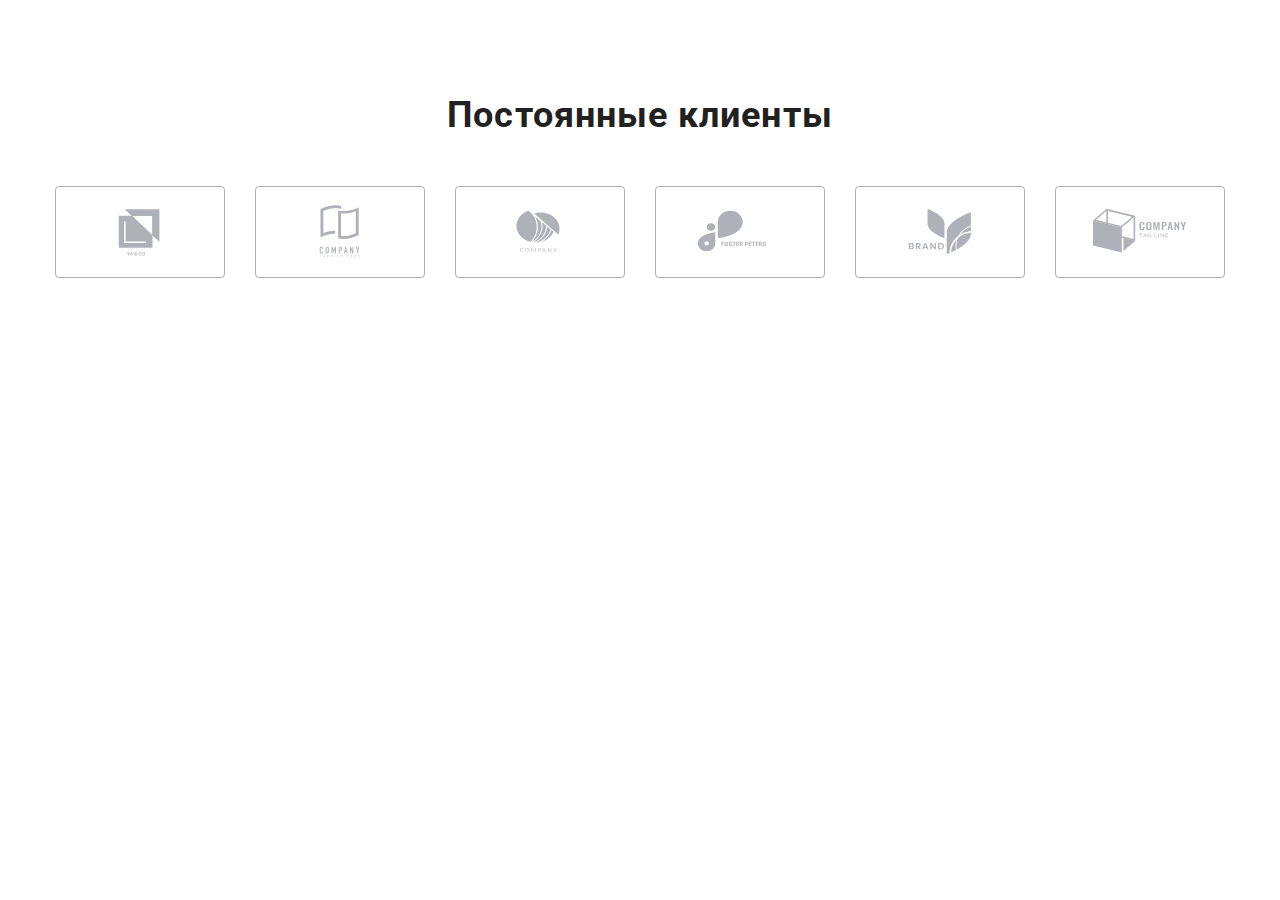
==== index2.html @ 89e19782 "Clients section separated" ====
<!DOCTYPE html>
<html lang="ru">

<head>
    <meta charset="UTF-8">
    <meta http-equiv="X-UA-Compatible" content="IE=edge">
    <meta name="viewport" content="width=device-width, initial-scale=1.0">
    <title>Студия</title>
    <link rel="preconnect" href="https://fonts.googleapis.com">
    <link rel="preconnect" href="https://fonts.gstatic.com" crossorigin>
    <link
        href="https://fonts.googleapis.com/css2?family=Raleway:wght@700&family=Roboto:wght@400;500;700;900&display=swap"
        rel="stylesheet">
    <link rel="stylesheet"
        href="https://cdnjs.cloudflare.com/ajax/libs/modern-normalize/1.1.0/modern-normalize.min.css">
    <link rel="stylesheet" href="./css/styles.css">
</head>
<body>
    <section class="clients section">
        <div class="container">
            <h2 class="clients-title">Постоянные клиенты</h2>
            <ul class="clients__list list">
                <li class="clients__item">
                    <a href="" class="clients__link">
                        <svg class="clients__icon">
                            <use href="./images/icons.svg#icon-Logo-1"></use>
                        </svg>
                    </a>
                </li>
                <li class="clients__item">
                    <a href="" class="clients__link">
                        <svg class="clients__icon">
                            <use href="./images/icons.svg#icon-Logo-2"></use>
                        </svg>
                    </a>
                </li>
                <li class="clients__item">
                    <a href="" class="clients__link">
                        <svg class="clients__icon">
                            <use href="./images/icons.svg#icon-Logo-3"></use>
                        </svg>
                    </a>
                </li>
                <li class="clients__item">
                    <a href="" class="clients__link">
                        <svg class="clients__icon">
                            <use href="./images/icons.svg#icon-Logo-4"></use>
                        </svg>
                    </a>
                </li>
                <li class="clients__item">
                    <a href="" class="clients__link">
                        <svg class="clients__icon">
                            <use href="./images/icons.svg#icon-Logo-5"></use>
                        </svg>
                    </a>
                </li>
                <li class="clients__item">
                    <a href="" class="clients__link">
                        <svg class="clients__icon">
                            <use href="./images/icons.svg#icon-Logo-6"></use>
                        </svg>
                    </a>
                </li>
            
                

            </ul>
</body>
---- css/styles.css ----
:root {
  --accent-color: #2196f3;
  --primary-color: #212121;
  --secondary-color: #757575;
  --titles-color: #212121;
  --titles-light: #ffffff;
  --titles-light-transparency: rgba(255, 255, 255, 0.6);
  --portfolio-items-border: #eeeeee;
  --skills-icon-bgc: #f5f4fa;
  --bgc-dark: #2f303a;
  --bgc-medium: #f5f4fa;
  --bgc-light: #ffffff;
  --bgc-btn-second: #188ce8;
  --icon-primary: #afb1b8;
  --bgc-footer-socials: rgba(255, 255, 255, 0.1);
  --clients-link: #afb1b8;
}

body {
  /* width: 1600px; */
  color: var(--primary-color);
  font-family: 'Roboto', sans-serif;
  background-color: var(--bgc-light);
  font-size: 14px;
}
/* header,
section,
footer {
  outline: 2px dashed greenyellow;
} */

img {
  max-width: 100%;
  height: auto;
  display: block;
}
.section {
  padding-top: 94px;
  padding-bottom: 94px;
}

.list {
  list-style: none;
  margin-bottom: 0;
  margin-top: 0;
  padding: 0;
}

.link {
  text-decoration: none;
  color: inherit;
}

.link:hover,
.link:focus,
.logo:hover,
.logo:focus {
  color: var(--accent-color);
}

.page-header {
  border-bottom: 1px solid #ececec;
  /* padding-top: 24px; */
  /* padding-bottom: 25px; */
  background-color: var(--bgc-light);
  font-weight: 500;
  font-size: 14px;
  line-height: calc(16 / 14);
  letter-spacing: 0.02em;
}
.container {
  width: 1200px;
  margin: 0 auto;
  padding-left: 15px;
  padding-right: 15px;
  /* outline: 2px solid tomato; */
}

.header-container {
  display: flex;
  align-items: center;
  justify-content: space-between;
}

.site-nav {
  display: flex;
  align-items: center;
}

.header-list {
  display: flex;
  align-items: center;
}

.header-contacts-list {
  display: flex;
  align-items: center;
}

.header-contacts-item {
  padding-top: 32px;
  padding-bottom: 32px;
}

.header-contacts-item:not(:first-child) {
  margin-left: 50px;
}

.header-link {
  display: block;
  padding-top: 32px;
  padding-bottom: 32px;
  color: var(--primary-color);
}

.current {
  color: var(--accent-color);
}

/* .logo:hover {
  text-decoration: underline;
} */

.header-contacts-list {
  color: var(--secondary-color);
}
.header-contacts-mail,
.header-contacts-tel {
  display: block;
}

.logo-header,
.logo-footer {
  font-family: 'Raleway', sans-serif;
  font-weight: 700;
  font-size: 26px;
  line-height: calc(31 / 26);
  letter-spacing: 0.03em;
}
.logo-header {
  padding-top: 24px;
  padding-bottom: 24px;
  margin-right: 93px;
}

.logo-first {
  color: var(--accent-color);
}
.header-item:not(:last-child) {
  margin-right: 50px;
}

/* ГЕРОЙ */
.hero {
  padding-top: 200px;
  padding-bottom: 200px;
  /* max-width: 1600px; */

  background-color: var(--bgc-dark);
  background-image: linear-gradient(rgba(47, 48, 58, 0.4), rgba(47, 48, 58, 0.4)),
    url(../images/hero/hero_bgimg.jpg);
  background-repeat: no-repeat;
  background-position: center;
  background-size: 1600px;

  text-align: center;
}

.hero .container {
  width: 699px;
}
.hero-title {
  margin-top: 0;
  margin-bottom: 30px;

  color: var(--titles-light);
  font-weight: 900;
  font-size: 44px;
  line-height: 1.36;
  letter-spacing: 0.06em;
  text-transform: uppercase;
  /* text-align: center; */
  /* background-color: tomato; */
}
.order-btn {
  display: inline-block;
  min-width: 200px;
  /* margin: 0px auto; ОСКІЛЬКИ ЦЕ ІНЛАЙН-БЛОК ЕЛЕМЕНТ ТО ЦЕНТРУВАННЯ  НАСЛІДУЄТЬСЯ ВІД БАТЬКІВСЬКОГО 'HERO'*/
  padding: 10px 32px;
  border: 0;
  border-radius: 4px;

  background-color: var(--accent-color);
  color: var(--titles-light);

  font-weight: 700;
  font-size: 16px;
  line-height: 1.87;
  /* display: flex; */
  /* text-align: center; */
  align-items: center;
  letter-spacing: 0.06em;
  cursor: pointer;
  font-family: inherit;
}
.order-btn:hover,
.order-btn:focus {
  background-color: var(--bgc-btn-second);
}

/* ОСОБЕННОСТИ */
.visually-hidden {
  position: absolute;
  white-space: nowrap;
  width: 1px;
  height: 1px;
  overflow: hidden;
  border: 0;
  padding: 0;
  clip: rect(0 0 0 0);
  clip-path: inset(50%);
  margin: -1px;
}
.skills,
.about {
  background-color: var(--bgc-light);
}
/* .skills {
  padding-top: 94px;
  padding-bottom: 94px;
} */

.skills-list {
  display: flex;
  /* justify-content: space-between; ЯК ВАРІАНТ - ТОДІ ЗАБРАТИ МАРДЖИНИ У SKILLS-ITEM*/
}

.skills-item {
  flex-basis: calc((100% - 3 * 30px) / 4);
  /* outline: 2px solid blueviolet; */
}

.skills__icon-box {
  display: flex;
  margin-bottom: 30px;
  height: 120px;
  border-radius: 4px;
  background-color: var(--skills-icon-bgc);
  align-items: center;
  justify-content: center;
}

.skills-item:not(:last-child) {
  margin-right: 30px;
}

.skiils-title {
  margin-top: 0;
  margin-bottom: 10px;
  color: var(--titles-color);
  font-weight: 700;
  font-size: 14px;
  line-height: calc(16 / 14);
  letter-spacing: 0.03em;
  text-transform: uppercase;
}
.skills-text {
  margin: 0;
  color: var(--secondary-color);
  /* font-weight: 400; */
  font-size: 14px;
  line-height: 1.71;
  letter-spacing: 0.03em;
}

.skills__icon-box {
  display: flex;
  margin-bottom: 30px;
  height: 120px;
  border-radius: 4px;
  background-color: var(--skills-icon-bgc);
  align-items: center;
  justify-content: center;
}

.skills-icon {
  width: 70px;
  height: 70px;
}
/* ABOUT */
.about {
  padding-top: 0;
}

.about-title,
.team-title,
.clients-title {
  margin-top: 0;
  margin-bottom: 50px;

  color: var(--titles-color);
  font-weight: 700;
  font-size: 36px;
  line-height: calc(42 / 36);
  text-align: center;
  letter-spacing: 0.03em;
}
.about-list {
  display: flex;
}
.about-item:not(:last-child) {
  margin-right: 30px;
}

/* КОМАНДА */
.team {
  /* padding-top: 94px;
  padding-bottom: 94px; */
  background-color: var(--bgc-medium);
}
.team-list {
  display: flex;
  /* justify-content: space-between; */
  font-size: 16px;
  line-height: calc(19 / 16);
  text-align: center;
  letter-spacing: 0.03em;
}
.team-item {
  /* flex-basis: 270px; чи потрібно задавати фіксовану ширину елемента списку якщо не задавати її через формулу?*/
  /* padding-bottom: 30px; */
  background-color: var(--bgc-light);
  border-radius: 0px 0px 4px 4px;
  /* outline: 1px solid blue; */
}
.team-item:not(:last-child) {
  margin-right: 30px;
}
.team-text {
  padding-top: 30px;
  padding-bottom: 30px;
}

/* .team-img {
  margin-bottom: 30px;
} */

.team-member {
  margin-top: 0;
  margin-bottom: 10px;
  color: var(--titles-color);
  font-weight: 500;
  font-size: inherit;
}
.team-position {
  margin: 0 0 16px 0;
  /* font-weight: 400; */
  color: var(--secondary-color);
}

.team__socials-list {
  display: flex;
  justify-content: center;
}

.team__socials-item:not(:last-child) {
  margin-right: 10px;
}

.team__socials-link,
.footer__socials-link {
  outline: 1px solid black;
  display: flex;
  align-items: center;
  justify-content: center;
  width: 44px;
  height: 44px;
  border-radius: 50%;
}

.team__socials-link {
  background-color: var(--bgc-light);
}

.team__socials-link:hover,
.footer__socials-link:hover,
.team__socials-link:focus,
.footer__socials-link:focus {
  background-color: var(--accent-color);
}

.team__socials-link:hover .team__socials-icon,
.team__socials-link:focus .team__socials-icon {
  fill: var(--titles-light);
}

.team__socials-icon,
.footer__socials-icon {
  width: 20px;
  height: 20px;
}

.team__socials-icon {
  fill: var(--icon-primary);
}

/* КЛІЄНТИ */
.clients__list {
  display: flex;
}
.clients__item {
  flex-basis: calc((100% - 5 * 30px) / 6);
}

.clients__item:not(:last-child) {
  margin-right: 30px;
}

.clients__link {
  display: flex;
  height: 92px;
  border: 1px solid var(--clients-link);
  border-radius: 4px;
  align-items: center;
  justify-content: center;
}
.clients__link:hover,
.clients__link:focus {
  border-color: var(--accent-color);
}

.clients__icon {
  width: 106px;
  height: 60px;
  fill: var(--icon-primary);

  /* padding: 16px 32px; */
}

.clients__link:hover .clients__icon,
.clients__link:focus .clients__icon {
  fill: var(--accent-color);
}

/* ФУТЕР */
.page-footer {
  padding-top: 60px;
  padding-bottom: 60px;
  background-color: var(--bgc-dark);

  text-decoration: none;
  color: var(--titles-light);
}

.footer-container {
  display: flex;
}

.footer_left-side {
  margin-right: 70px;
}

.logo-footer {
  display: inline-block;
  margin-bottom: 20px;
}
.footer-contacts {
  line-height: 1.71;
  /* font-weight: 400; */
  letter-spacing: 0.03em;
  font-style: normal;
  font-size: inherit;
}
.footer-contacts-item:not(:last-child) {
  margin-bottom: 9px;
}
.footer-link {
  color: var(--titles-light-transparency);
}

.footer_socials {
  padding-top: 12px;
  width: 206px;
}

.footer__title {
  margin-top: 0;
  margin-bottom: 20px;
  text-transform: uppercase;
  font-size: 14px;
  line-height: calc(16 / 14);
  letter-spacing: 0.03em;
}

.footer__socials-list {
  display: flex;
  justify-content: space-between;
}

.footer__socials-link {
  background-color: var(--bgc-footer-socials);
}

.footer__socials-icon {
  fill: var(--bgc-light);
}

/* СТОРІНКА "ПОРТФОЛІО" */
/* КНОПКИ */
.portfolio-btn-list {
  display: flex;
  justify-content: center;
  margin-bottom: 50px;
}

.portfolio-btn-item:not(:last-child) {
  margin-right: 8px;
}

.portfolio-btn {
  border: 0;
  border-radius: 4px;
  padding: 6px 22px;
  background-color: var(--bgc-medium);
  color: var(--titles-color);
  font-weight: 500;
  font-size: 16px;
  line-height: 1.62;
  text-align: center;
  letter-spacing: 0.03em;
  cursor: pointer;
  font-family: inherit;
}

.portfolio-btn:hover,
.portfolio-btn:focus,
.current-btn {
  background-color: var(--accent-color);
  color: var(--bgc-light);
}
/* ПРИКЛАДИ РОБІТ */
.portfolio-cards-list {
  display: flex;
  margin-right: -30px;
  margin-bottom: -30px;
  flex-wrap: wrap;
}
.portfolio-item {
  flex-basis: calc(100% / 3 - 30px);
  margin-right: 30px;
  margin-bottom: 30px;
  background-color: var(--bgc-light);
}

.portfolio-cards-link {
  text-decoration: none;
}
/* .portfolio-cards-link:hover,
.portfolio-cards-link:focus {
  text-decoration: underline;
} */

.cards-text {
  padding: 20px 24px;
  border-left: 1px solid var(--portfolio-items-border);
  border-right: 1px solid var(--portfolio-items-border);
  border-bottom: 1px solid var(--portfolio-items-border);
  /* outline: 1px solid orange; */
}

.portfolio-cards-titles {
  margin-top: 0;
  margin-bottom: 4px;
  color: var(--titles-color);
  font-weight: 700;
  font-size: 18px;
  line-height: 2;
  letter-spacing: 0.06em;
}

.portfolio-cards-description {
  margin: 0;
}

.portfolio-cards-list .portfolio-cards-description {
  color: var(--secondary-color);
  font-weight: 400;
  font-size: 16px;
  line-height: 1.87;
  letter-spacing: 0.03em;
}
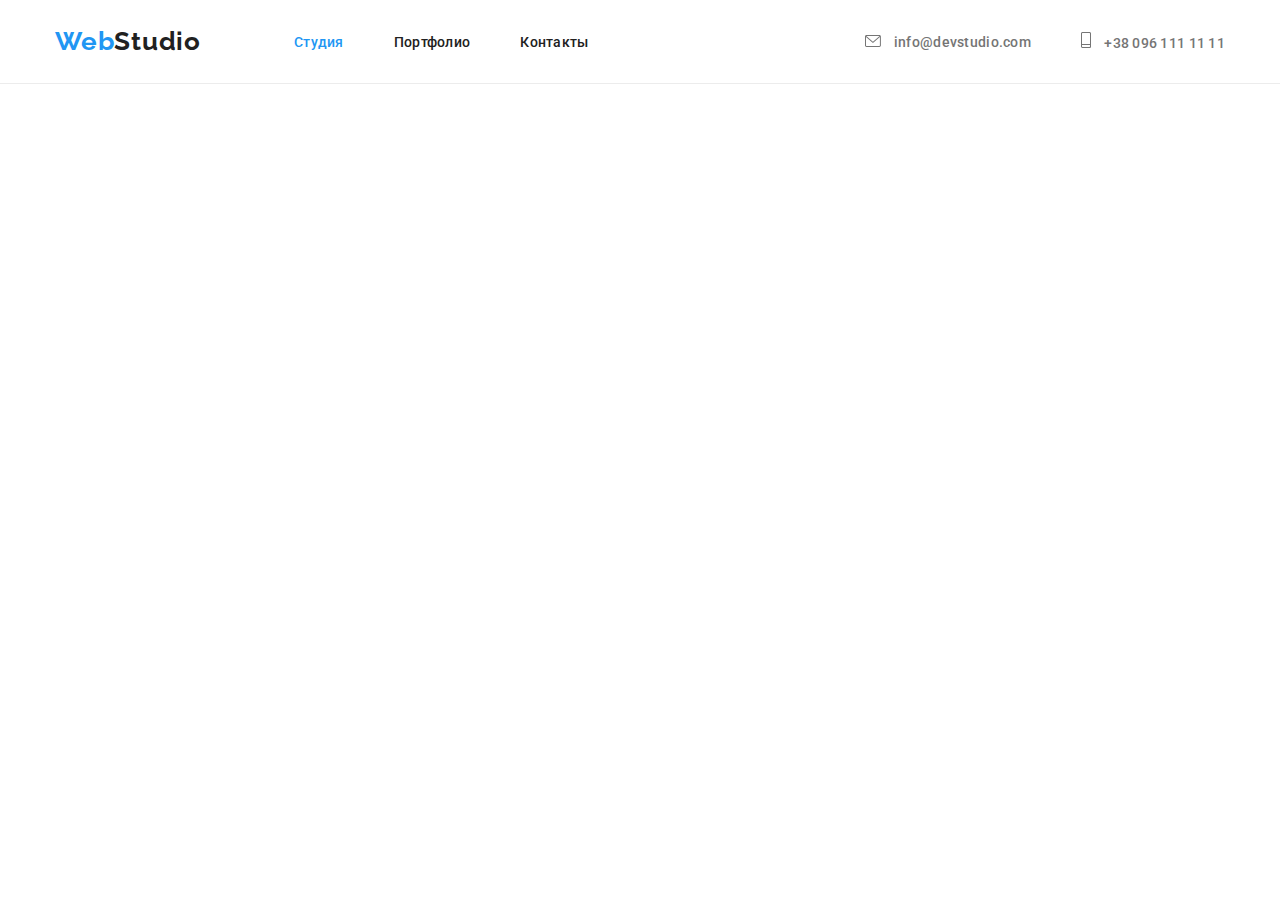
==== commit 1febc33f: "header complet separeted" ====
--- a/index2.html
+++ b/index2.html
@@ -16,7 +16,38 @@
     <link rel="stylesheet" href="./css/styles.css">
 </head>
 <body>
-    <section class="clients section">
+    <header class="page-header">
+        <div class="header-container container">
+            <nav class="site-nav">
+                <a lang="en" class="logo-header link" href=""><span class="logo-first">Web</span>Studio</a>
+                <ul class="header-list list">
+                    <li class="header-item"><a href="" class="header-link link current">Студия</a></li>
+                    <li class="header-item"><a href="./portfolio.html" class="header-link link">Портфолио</a></li>
+                    <!--Можна зробити якір для Контактів щоб при натисканні перекидало вниз сторінки: <li><a href="#contacs">Контакты</a></li> -->
+                    <li class="header-item"><a href="" class="header-link link">Контакты</a></li>
+                </ul>
+            </nav>
+            <ul class="header-contacts-list list">
+                <li class="header-contacts-item">
+                    <a href="mailto:info@devstudio.com"
+                        class="header-contacts-mail link">
+                        <svg class="header__mail-icon" width="16" height="12">
+                            <use href="./images/icons.svg#icon-mail"></use>
+                        </svg>
+                        info@devstudio.com</a>
+                    </li>
+                <li class="header-contacts-item">
+                    <a href="tel:+380961111111" class="header-contacts-tel link">
+                        <svg class="header__phone-icon" width="10" height="16">
+                            <use href="./images/icons.svg#icon-phone"></use>
+                        </svg>
+                        +38 096 111 11
+                        11</a></li>
+            </ul>
+        </div>
+    </header>
+
+    <!-- <section class="clients section">
         <div class="container">
             <h2 class="clients-title">Постоянные клиенты</h2>
             <ul class="clients__list list">
@@ -62,8 +93,6 @@
                         </svg>
                     </a>
                 </li>
-            
-                
-
             </ul>
+            </section> -->
 </body>--- a/css/styles.css
+++ b/css/styles.css
@@ -112,6 +112,23 @@
   padding-bottom: 32px;
   color: var(--primary-color);
 }
+.header-contacts-mail,
+.header-contacts-tel {
+  display: flex;
+  align-items: center;
+}
+.header__mail-icon,
+.header__phone-icon {
+  fill: currentColor;
+  margin-right: 10px;
+}
+
+.link:hover .header__mail-icon,
+.link:focus .header__mail-icon,
+.link:hover .header__phone-icon,
+.link:focus .header__phone-icon {
+  fill: var(--accent-color);
+}
 
 .current {
   color: var(--accent-color);
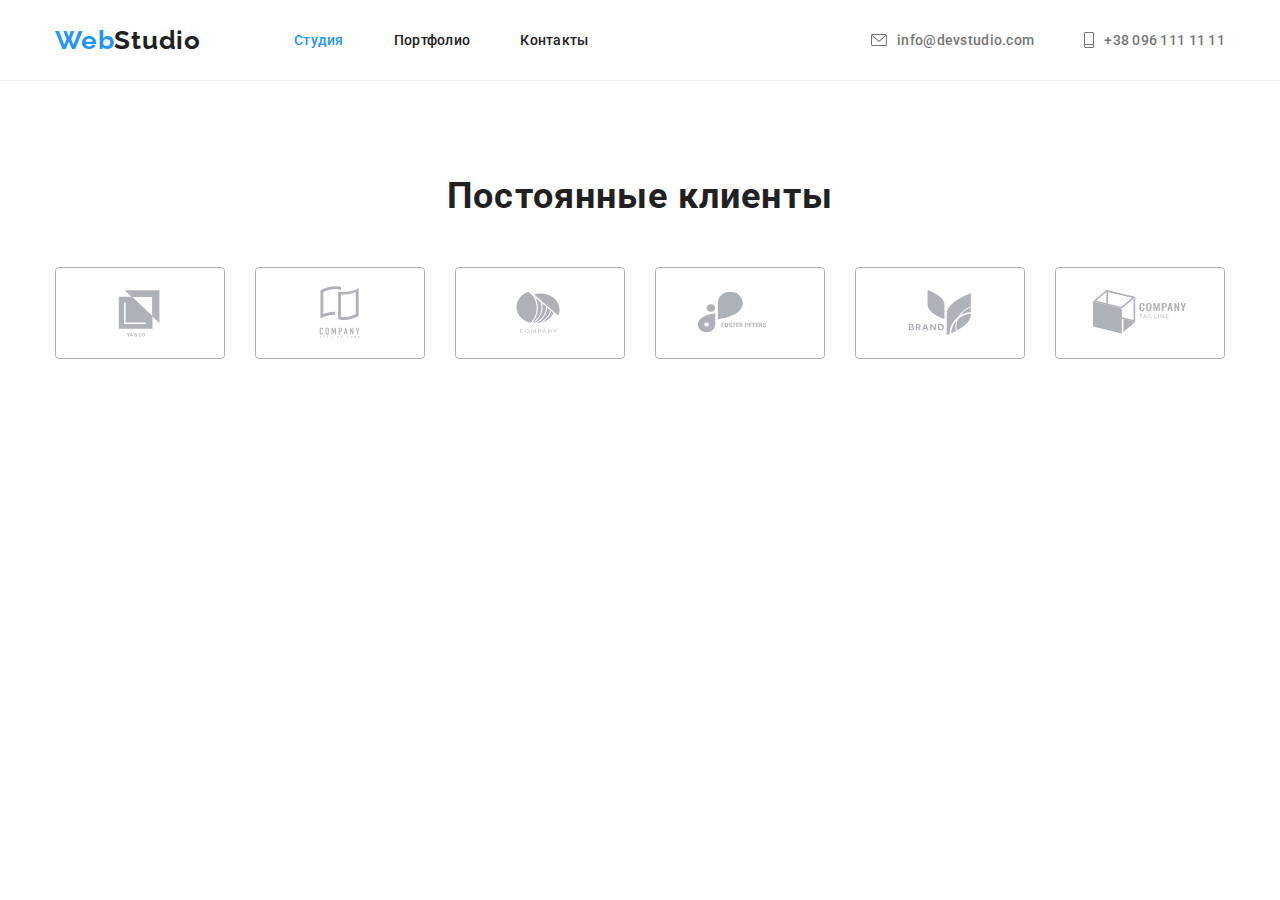
==== commit 168e9b4b: "header complete" ====
--- a/index2.html
+++ b/index2.html
@@ -47,7 +47,7 @@
         </div>
     </header>
 
-    <!-- <section class="clients section">
+    <section class="clients section">
         <div class="container">
             <h2 class="clients-title">Постоянные клиенты</h2>
             <ul class="clients__list list">
@@ -94,5 +94,5 @@
                     </a>
                 </li>
             </ul>
-            </section> -->
+            </section>
 </body>--- a/css/styles.css
+++ b/css/styles.css
@@ -141,10 +141,10 @@
 .header-contacts-list {
   color: var(--secondary-color);
 }
-.header-contacts-mail,
+/* .header-contacts-mail,
 .header-contacts-tel {
   display: block;
-}
+} */
 
 .logo-header,
 .logo-footer {
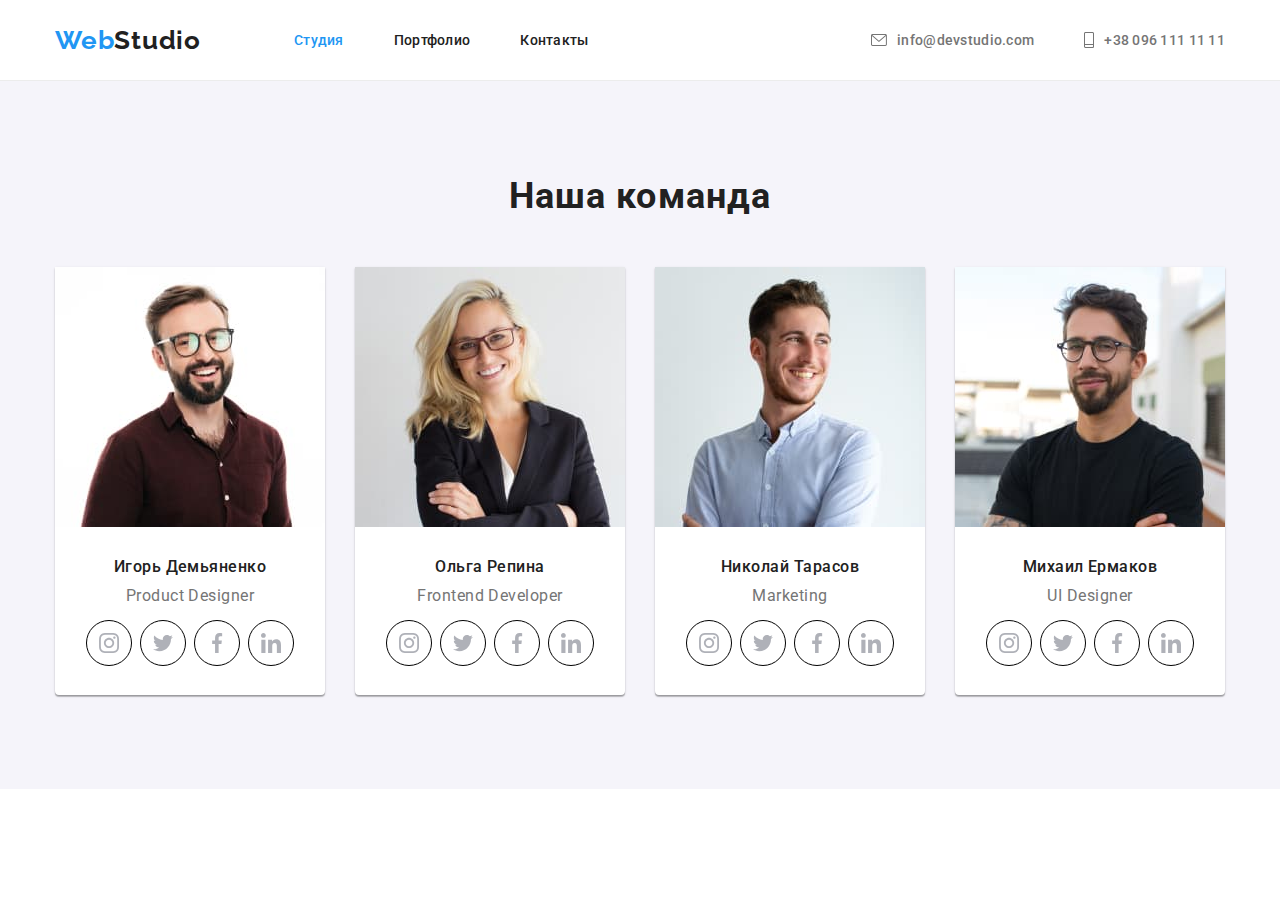
==== commit b0532303: "First page with shadows" ====
--- a/index2.html
+++ b/index2.html
@@ -46,53 +46,234 @@
             </ul>
         </div>
     </header>
-
-    <section class="clients section">
+<main>
+    <section class="team section">
+        <div class="container">
+            <h2 class="team-title">Наша команда</h2>
+            <ul class="team-list list">
+                <li class="team-item">
+                    <img class="team-img" src="./images/masters/master-img-1.jpg" alt="Фото Игоря Демьяненко" width="270"
+                        height="260">
+                    <div class="team-text">
+                        <h3 class="team-member">Игорь Демьяненко</h3>
+                        <p class="team-position" lang="en">Product Designer</p>
+                        <ul class="team__socials-list list">
+                            <li class="team__socials-item">
+                                <a href="" class="team__socials-link">
+                                    <svg class="team__socials-icon">
+                                        <use href="./images/icons.svg#icon-instagram">
+                                        </use>
+                                    </svg>
+                                </a>
+                            </li>
+                            <li class="team__socials-item">
+                                <a href="" class="team__socials-link">
+                                    <svg class="team__socials-icon">
+                                        <use href="./images/icons.svg#icon-twitter">
+                                        </use>
+                                    </svg>
+                                </a>
+                            </li>
+                            <li class="team__socials-item">
+                                <a href="" class="team__socials-link">
+                                    <svg class="team__socials-icon">
+                                        <use href="./images/icons.svg#icon-facebook">
+                                        </use>
+                                    </svg>
+                                </a>
+                            </li>
+                            <li class="team__socials-item">
+                                <a href="" class="team__socials-link">
+                                    <svg class="team__socials-icon">
+                                        <use href="./images/icons.svg#icon-linkedin">
+                                        </use>
+                                    </svg>
+                                </a>
+                            </li>
+                        </ul>
+                    </div>
+                </li>
+                <li class="team-item">
+                    <img class="team-img" src="./images/masters/master-img-2.jpg" alt="Фото Ольги Репиной" width="270"
+                        height="260">
+                    <div class="team-text">
+                        <h3 class="team-member">Ольга Репина</h3>
+                        <p class="team-position" lang="en">Frontend Developer</p>
+                        <ul class="team__socials-list list">
+                            <li class="team__socials-item">
+                                <a href="" class="team__socials-link">
+                                    <svg class="team__socials-icon">
+                                        <use href="./images/icons.svg#icon-instagram">
+                                        </use>
+                                    </svg>
+                                </a>
+                            </li>
+                            <li class="team__socials-item">
+                                <a href="" class="team__socials-link">
+                                    <svg class="team__socials-icon">
+                                        <use href="./images/icons.svg#icon-twitter">
+                                        </use>
+                                    </svg>
+                                </a>
+                            </li>
+                            <li class="team__socials-item">
+                                <a href="" class="team__socials-link">
+                                    <svg class="team__socials-icon">
+                                        <use href="./images/icons.svg#icon-facebook">
+                                        </use>
+                                    </svg>
+                                </a>
+                            </li>
+                            <li class="team__socials-item">
+                                <a href="" class="team__socials-link">
+                                    <svg class="team__socials-icon">
+                                        <use href="./images/icons.svg#icon-linkedin">
+                                        </use>
+                                    </svg>
+                                </a>
+                            </li>
+                        </ul>
+                    </div>
+                </li>
+                <li class="team-item">
+                    <img class="team-img" src="./images/masters/master-img-3.jpg" alt="Фото Николая Тарасова" width="270"
+                        height="260">
+                    <div class="team-text">
+                        <h3 class="team-member">Николай Тарасов</h3>
+                        <p class="team-position" lang="en">Marketing</p>
+                        <ul class="team__socials-list list">
+                            <li class="team__socials-item">
+                                <a href="" class="team__socials-link">
+                                    <svg class="team__socials-icon">
+                                        <use href="./images/icons.svg#icon-instagram">
+                                        </use>
+                                    </svg>
+                                </a>
+                            </li>
+                            <li class="team__socials-item">
+                                <a href="" class="team__socials-link">
+                                    <svg class="team__socials-icon">
+                                        <use href="./images/icons.svg#icon-twitter">
+                                        </use>
+                                    </svg>
+                                </a>
+                            </li>
+                            <li class="team__socials-item">
+                                <a href="" class="team__socials-link">
+                                    <svg class="team__socials-icon">
+                                        <use href="./images/icons.svg#icon-facebook">
+                                        </use>
+                                    </svg>
+                                </a>
+                            </li>
+                            <li class="team__socials-item">
+                                <a href="" class="team__socials-link">
+                                    <svg class="team__socials-icon">
+                                        <use href="./images/icons.svg#icon-linkedin">
+                                        </use>
+                                    </svg>
+                                </a>
+                            </li>
+                        </ul>
+                    </div>
+                </li>
+                <li class="team-item">
+                    <img class="team-img" src="./images/masters/master-img-4.jpg" alt="Фото Михаила Ермакова" width="270"
+                        height="260">
+                    <div class="team-text">
+                        <h3 class="team-member">Михаил Ермаков</h3>
+                        <p class="team-position" lang="en">UI Designer</p>
+                        <ul class="team__socials-list list">
+                            <li class="team__socials-item">
+                                <a href="" class="team__socials-link">
+                                    <svg class="team__socials-icon">
+                                        <use href="./images/icons.svg#icon-instagram">
+                                        </use>
+                                    </svg>
+                                </a>
+                            </li>
+                            <li class="team__socials-item">
+                                <a href="" class="team__socials-link">
+                                    <svg class="team__socials-icon">
+                                        <use href="./images/icons.svg#icon-twitter">
+                                        </use>
+                                    </svg>
+                                </a>
+                            </li>
+                            <li class="team__socials-item">
+                                <a href="" class="team__socials-link">
+                                    <svg class="team__socials-icon">
+                                        <use href="./images/icons.svg#icon-facebook">
+                                        </use>
+                                    </svg>
+                                </a>
+                            </li>
+                            <li class="team__socials-item">
+                                <a href="" class="team__socials-link">
+                                    <svg class="team__socials-icon">
+                                        <use href="./images/icons.svg#icon-linkedin">
+                                        </use>
+                                    </svg>
+                                </a>
+                            </li>
+                        </ul>
+                    </div>
+                </li>
+            </ul>
+        </div>
+    </section>
+<!-- АЛЬТЕРНАТИВНИЙ ВАРІАНТ СЕКЦІЇ "КЛІЄНТИ",
+         КОЛІР ЗАДАЄТЬСЯ СПИСКУ .clients__list,
+         ТОДІ ЛІНКИ ЧЕРЕЗ КЛАС .link ЙОГО НАСЛІДУЮТЬ INHERIT,
+         ІКОНКИ clients__icon НАСЛІДУЮТЬ ЗАЛИВКУ ВІД КОЛЬОРУ clients__link,
+         АЛЕ НЕОБХІДНО АКТИВУВАТИ АЛЬТЕРНАТИВНІ СТИЛІ В CSS -->
+<!-- <section class="clients section">
         <div class="container">
             <h2 class="clients-title">Постоянные клиенты</h2>
             <ul class="clients__list list">
                 <li class="clients__item">
-                    <a href="" class="clients__link">
+                    <a href="" class="clients__link link">
                         <svg class="clients__icon">
                             <use href="./images/icons.svg#icon-Logo-1"></use>
                         </svg>
                     </a>
                 </li>
                 <li class="clients__item">
-                    <a href="" class="clients__link">
+                    <a href="" class="clients__link link">
                         <svg class="clients__icon">
                             <use href="./images/icons.svg#icon-Logo-2"></use>
                         </svg>
                     </a>
                 </li>
                 <li class="clients__item">
-                    <a href="" class="clients__link">
+                    <a href="" class="clients__link link">
                         <svg class="clients__icon">
                             <use href="./images/icons.svg#icon-Logo-3"></use>
                         </svg>
                     </a>
                 </li>
                 <li class="clients__item">
-                    <a href="" class="clients__link">
+                    <a href="" class="clients__link link">
                         <svg class="clients__icon">
                             <use href="./images/icons.svg#icon-Logo-4"></use>
                         </svg>
                     </a>
                 </li>
                 <li class="clients__item">
-                    <a href="" class="clients__link">
+                    <a href="" class="clients__link link">
                         <svg class="clients__icon">
                             <use href="./images/icons.svg#icon-Logo-5"></use>
                         </svg>
                     </a>
                 </li>
                 <li class="clients__item">
-                    <a href="" class="clients__link">
+                    <a href="" class="clients__link link">
                         <svg class="clients__icon">
                             <use href="./images/icons.svg#icon-Logo-6"></use>
                         </svg>
                     </a>
                 </li>
             </ul>
-            </section>
+            </section> -->
+</main>
 </body>--- a/css/styles.css
+++ b/css/styles.css
@@ -348,6 +348,8 @@
   /* padding-bottom: 30px; */
   background-color: var(--bgc-light);
   border-radius: 0px 0px 4px 4px;
+  box-shadow: 0px 2px 1px 0px rgba(0, 0, 0, 0.2), 0px 1px 1px 0px rgba(0, 0, 0, 0.14),
+    0px 1px 3px 0px rgba(0, 0, 0, 0.12);
   /* outline: 1px solid blue; */
 }
 .team-item:not(:last-child) {
@@ -421,8 +423,11 @@
   fill: var(--icon-primary);
 }
 
-/* КЛІЄНТИ */
-.clients__list {
+/* "КЛІЄНТИ" 
+ПОЧАТКОВИЙ ВАРІАНТ СТИЛІЗАЦІЇ СЕКЦІЇ
+ЗАЛИВКА ДЛЯ ІКОНОК ЗАДАНА НАПРЯМУ КЛАСУ .clients__icon
+БЕЗ НАСЛІДУВАННЯ КОЛЬОРУ ВІД БАТЬКІВСЬКИЙ ЛІНКІВ*/
+/* .clients__list {
   display: flex;
 }
 .clients__item {
@@ -450,13 +455,52 @@
   width: 106px;
   height: 60px;
   fill: var(--icon-primary);
-
-  /* padding: 16px 32px; */
 }
 
 .clients__link:hover .clients__icon,
 .clients__link:focus .clients__icon {
   fill: var(--accent-color);
+} */
+
+/* "КЛІЄНТИ" АЛЬТЕРНАТИВНІ СТИЛІ
+КОЛІР ЗАДАЄТЬСЯ СПИСКУ .clients__list,
+ТОДІ ЛІНКИ ЧЕРЕЗ КЛАС .link ЙОГО НАСЛІДУЮТЬ inherit, 
+ІКОНКИ clients__icon НАСЛІДУЮТЬ ЗАЛИВКУ ВІД КОЛЬОРУ clients__link */
+
+.clients__list {
+  display: flex;
+  color: var(--clients-link);
+}
+.clients__item {
+  flex-basis: calc((100% - 5 * 30px) / 6);
+}
+
+.clients__item:not(:last-child) {
+  margin-right: 30px;
+}
+
+.clients__link {
+  display: flex;
+  height: 92px;
+  border: 1px solid var(--clients-link);
+  border-radius: 4px;
+  align-items: center;
+  justify-content: center;
+}
+.clients__link:hover,
+.clients__link:focus {
+  border-color: var(--accent-color);
+}
+
+.clients__icon {
+  width: 106px;
+  height: 60px;
+  fill: currentColor;
+}
+
+.clients__link:hover .clients__icon,
+.clients__link:focus .clients__icon {
+  fill: currentColor;
 }
 
 /* ФУТЕР */
